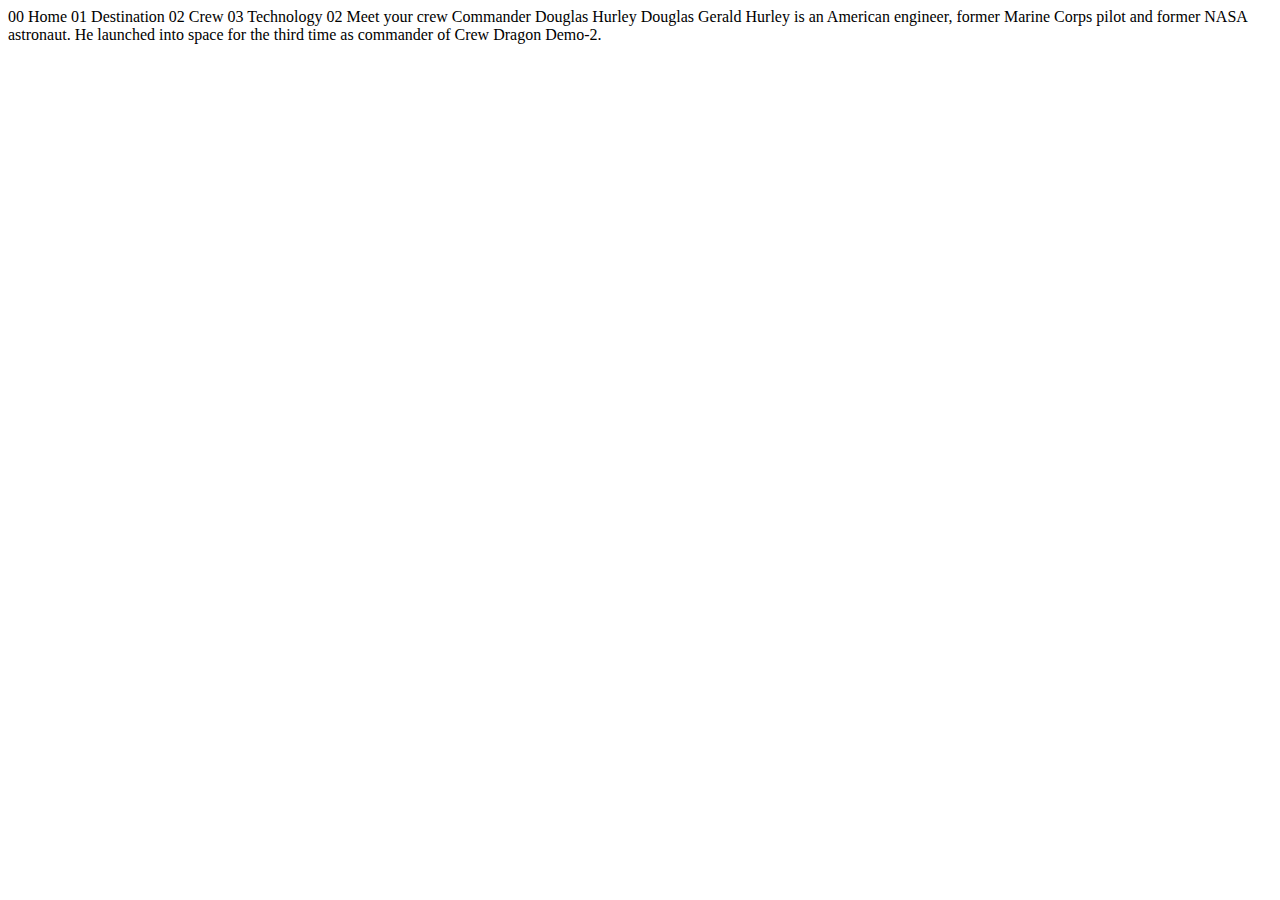
==== crew-commander.html @ 23b5063b "starter files" ====
<!DOCTYPE html>
<html lang="en">
<head>
  <meta charset="UTF-8">
  <meta name="viewport" content="width=device-width, initial-scale=1.0">

  <link rel="icon" type="image/png" sizes="32x32" href="./assets/favicon-32x32.png">
  
  <title>Frontend Mentor | Space tourism website</title>
</head>
<body>

  00 Home
  01 Destination
  02 Crew
  03 Technology

  02 Meet your crew

  Commander
  Douglas Hurley

  Douglas Gerald Hurley is an American engineer, former Marine Corps pilot 
  and former NASA astronaut. He launched into space for the third time as 
  commander of Crew Dragon Demo-2.
</body>
</html>
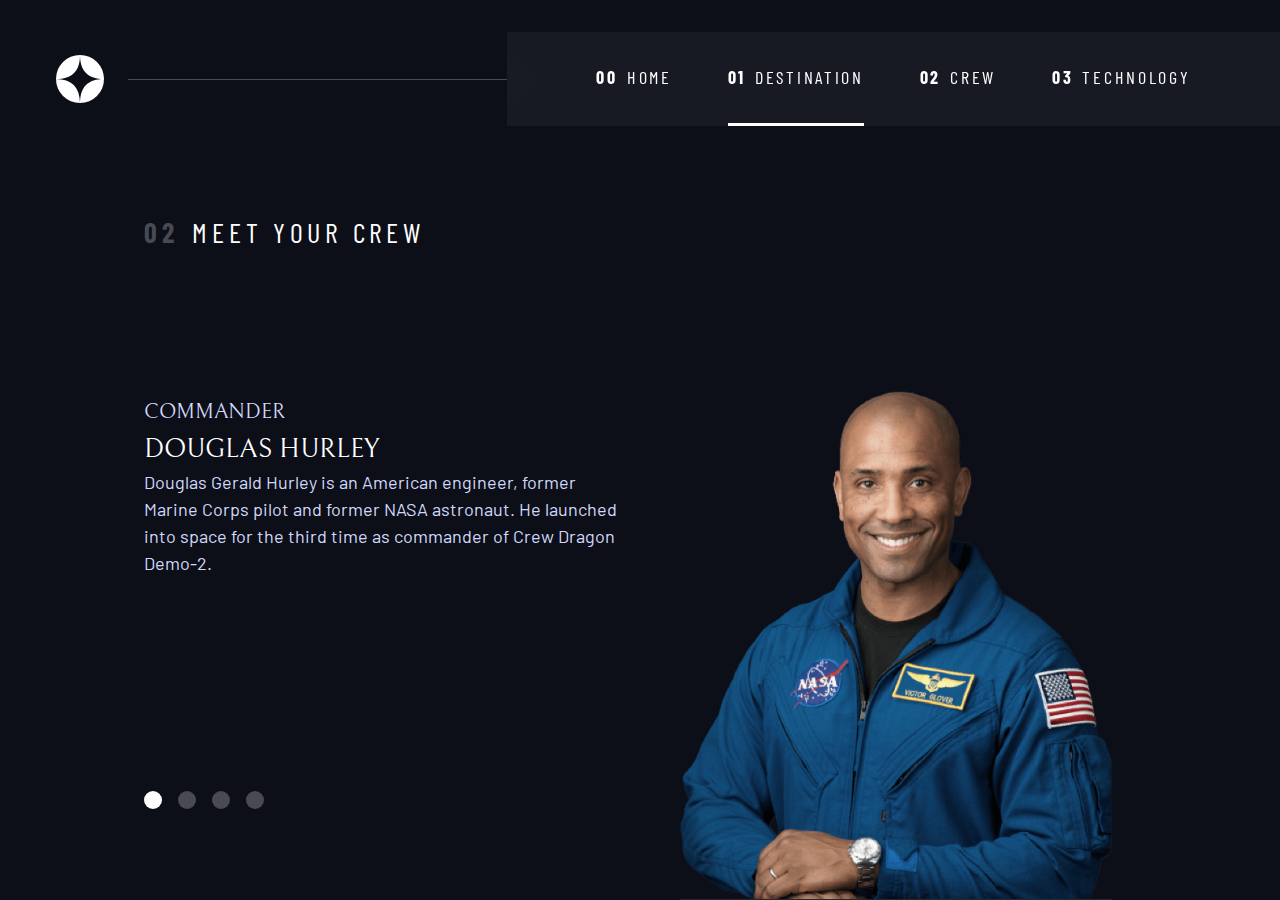
==== commit b44130bb: "crew destination and layout" ====
--- a/crew-commander.html
+++ b/crew-commander.html
@@ -1,27 +1,115 @@
 <!DOCTYPE html>
 <html lang="en">
-<head>
-  <meta charset="UTF-8">
-  <meta name="viewport" content="width=device-width, initial-scale=1.0">
+  <head>
+    <meta charset="UTF-8" />
+    <meta name="viewport" content="width=device-width, initial-scale=1.0" />
 
-  <link rel="icon" type="image/png" sizes="32x32" href="./assets/favicon-32x32.png">
-  
-  <title>Frontend Mentor | Space tourism website</title>
-</head>
-<body>
+    <link
+      rel="icon"
+      type="image/png"
+      sizes="32x32"
+      href="./assets/favicon-32x32.png"
+    />
+    <!-- Google fonts -->
+    <link rel="preconnect" href="https://fonts.googleapis.com" />
+    <link rel="preconnect" href="https://fonts.gstatic.com" crossorigin />
+    <link
+      href="https://fonts.googleapis.com/css2?family=Barlow+Condensed:wght@400;700&family=Bellefair&family=Barlow:wght@400;700&display=swap"
+      rel="stylesheet"
+    />
+    <!-- Custom CSS -->
+    <link rel="stylesheet" href="index.css" />
+    <!-- Custom CSS -->
+    <script src="index.js" defer></script>
 
-  00 Home
-  01 Destination
-  02 Crew
-  03 Technology
+    <title>Frontend Mentor | Space tourism website</title>
+  </head>
+  <body class="crew">
+    <a class="skip-to-content" href="#main">Skip to content</a>
+    <!-- navigation -->
+    <header class="primary-header flex">
+      <div>
+        <img
+          src="./assets/shared/logo.svg"
+          alt="space tourism logo"
+          class="logo"
+        />
+      </div>
+      <button class="mobile-nav-toggle" aria-controls="primary-navigation">
+        <span class="sr-only" aria-expanded="false">Menu</span>
+      </button>
+      <nav>
+        <ul
+          id="primary-navigation"
+          data-visible="false"
+          class="primary-navigation underline-indicators flex"
+        >
+          <li>
+            <a
+              class="uppercase ff-sans-cond text-white letter-spacing-2"
+              href="index.html"
+            >
+              <span aria-hidden="true">00</span>Home
+            </a>
+          </li>
+          <li class="active">
+            <a
+              class="uppercase ff-sans-cond text-white letter-spacing-2"
+              href="destination.html"
+            >
+              <span aria-hidden="true">01</span>Destination
+            </a>
+          </li>
+          <li>
+            <a
+              class="uppercase ff-sans-cond text-white letter-spacing-2"
+              href="crew.html"
+            >
+              <span aria-hidden="true">02</span>Crew
+            </a>
+          </li>
+          <li>
+            <a
+              class="uppercase ff-sans-cond text-white letter-spacing-2"
+              href="technology.html"
+            >
+              <span aria-hidden="true">03</span>Technology
+            </a>
+          </li>
+        </ul>
+      </nav>
+    </header>
 
-  02 Meet your crew
+    <main id="main" class="grid-container grid-container--crew flow">
+      <h1 class="numbered-title">
+        <span aria-hidden="true">02</span>Meet your crew
+      </h1>
+      <div class="dot-indicators flex">
+        <button aria-selected="true">
+          <span class="sr-only">The commander</span>
+        </button>
+        <button aria-selected="false">
+          <span class="sr-only">The mission specialist</span>
+        </button>
+        <button aria-selected="false">
+          <span class="sr-only">The pilot</span>
+        </button>
+        <button aria-selected="false">
+          <span class="sr-only">The flight engineer</span>
+        </button>
+      </div>
 
-  Commander
-  Douglas Hurley
+      <article class="crew-details">
+        <h3 class="ff-serif text-accent uppercase">Commander</h3>
+        <h2 class="ff-serif uppercase">Douglas Hurley</h2>
+        <p class="text-accent">
+          Douglas Gerald Hurley is an American engineer, former Marine Corps
+          pilot and former NASA astronaut. He launched into space for the third
+          time as commander of Crew Dragon Demo-2.
+        </p>
+      </article>
 
-  Douglas Gerald Hurley is an American engineer, former Marine Corps pilot 
-  and former NASA astronaut. He launched into space for the third time as 
-  commander of Crew Dragon Demo-2.
-</body>
-</html>+      <img src="./assets/crew/image-victor-glover.png" alt="victor glover" />
+    </main>
+  </body>
+</html>
--- a/index.css
+++ b/index.css
@@ -0,0 +1,703 @@
+/* ------------------- */
+/* Custom properties   */
+/* ------------------- */
+
+:root {
+  /* colors */
+  --clr-dark: 230 35% 7%;
+  --clr-light: 231 77% 90%;
+  --clr-white: 0 0% 100%;
+
+  /* font-sizes */
+  --fs-900: clamp(5rem, 8vw + 1rem, 9.375rem);
+  --fs-800: 3.5rem;
+  --fs-700: 1.5rem;
+  --fs-600: 1rem;
+  --fs-500: 1rem;
+  --fs-400: 0.9375rem;
+  --fs-300: 1rem;
+  --fs-200: 0.875rem;
+
+  /* font-families */
+  --ff-serif: "Bellefair", serif;
+  --ff-sans-cond: "Barlow Condensed", sans-serif;
+  --ff-sans-normal: "Barlow", sans-serif;
+}
+
+@media (min-width: 35em) {
+  :root {
+    --fs-800: 5rem;
+    --fs-700: 2.5rem;
+    --fs-600: 1.5rem;
+    --fs-500: 1.25rem;
+    --fs-400: 1rem;
+  }
+}
+
+@media (min-width: 45em) {
+  :root {
+    /* font-sizes */
+    --fs-800: 6.25rem;
+    --fs-700: 3.5rem;
+    --fs-600: 2rem;
+    --fs-500: 1.75rem;
+    --fs-400: 1.125rem;
+  }
+}
+
+/* ------------------- */
+/* Reset               */
+/* ------------------- */
+
+/* https://piccalil.li/blog/a-modern-css-reset/ */
+
+/* Box sizing */
+*,
+*::before,
+*::after {
+  box-sizing: border-box;
+}
+
+/* Reset margins */
+body,
+h1,
+h2,
+h3,
+h4,
+h5,
+p,
+figure,
+picture {
+  margin: 0;
+}
+
+h1,
+h2,
+h3,
+h4,
+h5,
+h6,
+p {
+  font-weight: 400;
+}
+
+/* set up the body */
+body {
+  font-family: var(--ff-sans-normal);
+  font-size: var(--fs-400);
+  color: hsl(var(--clr-white));
+  background-color: hsl(var(--clr-dark));
+  line-height: 1.5;
+  min-height: 100vh;
+
+  display: grid;
+  grid-template-rows: min-content 1fr;
+
+  overflow-x: hidden;
+}
+
+/* make images easier to work with */
+img,
+picture {
+  max-width: 100%;
+  display: block;
+}
+
+/* make form elements easier to work with */
+input,
+button,
+textarea,
+select {
+  font: inherit;
+}
+
+/* remove animations for people who've turned them off */
+@media (prefers-reduced-motion: reduce) {
+  *,
+  *::before,
+  *::after {
+    animation-duration: 0.01ms !important;
+    animation-iteration-count: 1 !important;
+    transition-duration: 0.01ms !important;
+    scroll-behavior: auto !important;
+  }
+}
+
+/* ------------------- */
+/* Utility classes     */
+/* ------------------- */
+
+/* general */
+
+.flex {
+  display: flex;
+  gap: var(--gap, 1rem);
+}
+
+.grid {
+  display: grid;
+  gap: var(--gap, 1rem);
+}
+
+.d-block {
+  display: block;
+}
+
+.flow > *:where(:not(:first-child)) {
+  margin-top: var(--flow-space, 1rem);
+}
+
+.container {
+  padding-inline: 2em;
+  margin-inline: auto;
+  max-width: 80rem;
+}
+
+.sr-only {
+  position: absolute;
+  width: 1px;
+  height: 1px;
+  padding: 0;
+  margin: -1px;
+  overflow: hidden;
+  clip: rect(0, 0, 0, 0);
+  white-space: nowrap; /* added line */
+  border: 0;
+}
+
+.skip-to-content {
+  position: absolute;
+  z-index: 9999;
+  background: hsl(var(--clr-white));
+  color: hsl(var(--clr-dark));
+  padding: 0.5em 1em;
+  margin-inline: auto;
+  transform: translateY(-100%);
+  transition: transform 250ms ease-in-out;
+}
+
+.skip-to-content:focus {
+  transform: translateY(0);
+}
+
+/* colors */
+
+.bg-dark {
+  background-color: hsl(var(--clr-dark));
+}
+.bg-accent {
+  background-color: hsl(var(--clr-light));
+}
+.bg-white {
+  background-color: hsl(var(--clr-white));
+}
+
+.text-dark {
+  color: hsl(var(--clr-dark));
+}
+.text-accent {
+  color: hsl(var(--clr-light));
+}
+.text-white {
+  color: hsl(var(--clr-white));
+}
+
+/* typography */
+
+.ff-serif {
+  font-family: var(--ff-serif);
+}
+.ff-sans-cond {
+  font-family: var(--ff-sans-cond);
+}
+.ff-sans-normal {
+  font-family: var(--ff-sans-normal);
+}
+
+.letter-spacing-1 {
+  letter-spacing: 4.75px;
+}
+.letter-spacing-2 {
+  letter-spacing: 2.7px;
+}
+.letter-spacing-3 {
+  letter-spacing: 2.35px;
+}
+
+.uppercase {
+  text-transform: uppercase;
+}
+
+.fs-900 {
+  font-size: var(--fs-900);
+}
+.fs-800 {
+  font-size: var(--fs-800);
+}
+.fs-700 {
+  font-size: var(--fs-700);
+}
+.fs-600 {
+  font-size: var(--fs-600);
+}
+.fs-500 {
+  font-size: var(--fs-500);
+}
+.fs-400 {
+  font-size: var(--fs-400);
+}
+.fs-300 {
+  font-size: var(--fs-300);
+}
+.fs-200 {
+  font-size: var(--fs-200);
+}
+
+.fs-900,
+.fs-800,
+.fs-700,
+.fs-600 {
+  line-height: 1.1;
+}
+
+.numbered-title {
+  font-family: var(--ff-sans-cond);
+  font-size: var(--fs-500);
+  text-transform: uppercase;
+  letter-spacing: 4.72px;
+}
+
+.numbered-title span {
+  margin-right: 0.5em;
+  font-weight: 700;
+  color: hsl(var(--clr-white) / 0.25);
+}
+
+/* ------------------- */
+/* Components          */
+/* ------------------- */
+
+.large-button {
+  font-size: 2rem;
+  position: relative;
+  z-index: 1;
+  display: inline-grid;
+  place-items: center;
+  padding: 0 2em;
+  border-radius: 50%;
+  aspect-ratio: 1;
+  text-decoration: none;
+}
+
+.large-button::after {
+  content: "";
+  position: absolute;
+  z-index: -1;
+  width: 100%;
+  height: 100%;
+  background: hsl(var(--clr-white) / 0.1);
+  border-radius: 50%;
+  opacity: 0;
+  transition: opacity 500ms linear, transform 750ms ease-in-out;
+}
+
+.large-button:hover::after,
+.large-button:focus::after {
+  opacity: 1;
+  transform: scale(1.5);
+}
+
+/* primary header */
+
+.logo {
+  margin: 1.5rem clamp(1.5rem, 5vw, 3.5rem);
+}
+
+.primary-header {
+  justify-content: space-between;
+  align-items: center;
+}
+
+.primary-navigation {
+  --gap: clamp(1.5rem, 5vw, 3.5rem);
+  --underline-gap: 2rem;
+  list-style: none;
+  padding: 0;
+  margin: 0;
+  background: hsl(var(--clr-white) / 0.05);
+  backdrop-filter: blur(1.5rem);
+}
+
+.primary-navigation a {
+  text-decoration: none;
+}
+
+.primary-navigation a > span {
+  font-weight: 700;
+  margin-right: 0.5em;
+}
+
+.mobile-nav-toggle {
+  display: none;
+}
+
+@media (max-width: 35rem) {
+  .primary-navigation {
+    --underline-gap: 0.5rem;
+    position: fixed;
+    z-index: 1000;
+    inset: 0 0 0 30%;
+    list-style: none;
+    padding: min(20rem, 15vh) 2rem;
+    margin: 0;
+    flex-direction: column;
+    transform: translateX(100%);
+    transition: transform 500ms ease-in-out;
+  }
+
+  .primary-navigation[data-visible="true"] {
+    transform: translateX(0);
+  }
+
+  .primary-navigation.underline-indicators > .active {
+    border: 0;
+  }
+
+  .mobile-nav-toggle {
+    display: block;
+    position: absolute;
+    z-index: 2000;
+    right: 1rem;
+    top: 2rem;
+    background: transparent;
+    background-image: url(./assets/shared/icon-hamburger.svg);
+    background-repeat: no-repeat;
+    background-position: center;
+    width: 1.5rem;
+    aspect-ratio: 1;
+    border: 0;
+  }
+
+  .mobile-nav-toggle[aria-expanded="true"] {
+    background-image: url(./assets/shared/icon-close.svg);
+  }
+
+  .mobile-nav-toggle:focus-visible {
+    outline: 5px solid white;
+    outline-offset: 5px;
+  }
+}
+
+@media (min-width: 35em) {
+  .primary-navigation {
+    padding-inline: clamp(3rem, 7vw, 7rem);
+  }
+}
+
+@media (min-width: 35em) and (max-width: 49.99em) {
+  .primary-navigation a > span {
+    display: none;
+  }
+}
+
+@media (min-width: 45em) {
+  .primary-header::after {
+    content: "";
+    display: block;
+    position: relative;
+    height: 1px;
+    width: 100%;
+    margin-right: -2.5rem;
+    background: hsl(var(--clr-white) / 0.25);
+    order: 1;
+  }
+
+  nav {
+    order: 2;
+  }
+
+  .primary-navigation {
+    margin-block: 2rem;
+  }
+}
+
+.underline-indicators > * {
+  cursor: pointer;
+  padding: var(--underline-gap, 1rem) 0;
+  border: 0;
+  border-bottom: 0.2rem solid hsl(var(--clr-white) / 0);
+}
+
+.underline-indicators > *:hover,
+.underline-indicators > *:focus {
+  border-color: hsl(var(--clr-white) / 0.5);
+}
+
+.underline-indicators > .active,
+.underline-indicators > [aria-selected="true"] {
+  color: hsl(var(--clr-white) / 1);
+  border-color: hsl(var(--clr-white) / 1);
+}
+
+.tab-list {
+  --gap: 2rem;
+}
+
+.dot-indicators > * {
+  cursor: pointer;
+  border: 0;
+  border-radius: 50%;
+  padding: 0.5em;
+  background-color: hsl(var(--clr-white) / 0.25);
+}
+
+.dot-indicators > *:hover,
+.dot-indicators > *:focus {
+  background-color: hsl(var(--clr-white) / 0.5);
+}
+
+.dot-indicators > [aria-selected="true"] {
+  background-color: hsl(var(--clr-white) / 1);
+}
+
+.number-indicators > * {
+  display: grid;
+  place-items: center;
+  cursor: pointer;
+  border: 0.1rem solid hsl(var(--clr-white) / 0.25);
+  border-radius: 50%;
+  color: hsl(var(--clr-white));
+  aspect-ratio: 1;
+  padding: 0 1em;
+  background-color: hsl(var(--clr-dark));
+}
+
+.number-indicators > *:hover,
+.number-indicators > *:focus {
+  border-color: hsl(var(--clr-white) / 1);
+}
+
+.number-indicators > [aria-selected="true"] {
+  color: hsl(var(--clr-dark));
+  background-color: hsl(var(--clr-white));
+  border-color: hsl(var(--clr-white) / 1);
+}
+
+.homepage-title span {
+  display: block;
+}
+
+/* ----------------------------- */
+/* Page specific background      */
+/* ----------------------------- */
+body {
+  background-size: cover;
+  background-position: bottom center;
+}
+/* home */
+.home {
+  background-image: url(./assets/home/background-home-mobile.jpg);
+}
+
+@media (min-width: 35rem) {
+  .home {
+    background-position: center center;
+    background-image: url(./assets/home/background-home-tablet.jpg);
+  }
+}
+
+@media (min-width: 45rem) {
+  .home {
+    background-image: url(./assets/home/background-home-desktop.jpg);
+  }
+}
+
+/* destination */
+.home {
+  background-image: url(./assets/destination/background-destination-mobile.jpg);
+}
+
+@media (min-width: 35rem) {
+  .home {
+    background-position: center center;
+    background-image: url(./assets/destination/background-destination-tablet.jpg);
+  }
+}
+
+@media (min-width: 45rem) {
+  .home {
+    background-image: url(./assets/destination/background-destination-desktop.jpg);
+  }
+}
+
+/* ----------------------------- */
+/* Layout                        */
+/* ----------------------------- */
+.grid-container {
+  text-align: center;
+  display: grid;
+  place-items: center;
+  padding-inline: 1rem;
+  padding-bottom: 4rem;
+}
+
+.grid-container p:not([class]) {
+  max-width: 50ch;
+}
+
+.numbered-title {
+  grid-area: title;
+}
+
+/* destination layout */
+.grid-container--destination {
+  --flow-space: 2rem;
+  grid-template-areas:
+    "title"
+    "image"
+    "tabs"
+    "content";
+}
+
+.grid-container--destination > img {
+  grid-area: image;
+  max-width: 60%;
+}
+
+.grid-container--destination > .tab-list {
+  grid-area: tabs;
+}
+.grid-container--destination > .destination-info {
+  grid-area: content;
+}
+
+.destination-meta {
+  flex-direction: column;
+  border-top: 1px solid hsl(var(--clr-white) / 0.1);
+  padding-top: 2.5rem;
+  margin-top: 2.5rem;
+}
+
+.destination-meta p {
+  font-size: 1.75rem;
+}
+
+/* crew layout */
+.grid-container--crew {
+  --flow-space: 2rem;
+  grid-template-areas:
+    "title"
+    "image"
+    "tabs"
+    "content";
+}
+
+.grid-container--crew > .numbered-title {
+  align-items: center;
+  grid-area: title;
+}
+
+.grid-container--crew > img {
+  grid-area: image;
+  max-width: 60%;
+  border-bottom: 1px solid hsl(var(--clr-white) / 0.1);
+}
+
+.grid-container--crew > .dot-indicators {
+  grid-area: tabs;
+}
+
+.grid-container--crew > .crew-details {
+  grid-area: content;
+}
+
+.crew-meta {
+  flex-direction: column;
+  border-top: 1px solid hsl(var(--clr-white) / 0.1);
+  padding-top: 2.5rem;
+  margin-top: 2.5rem;
+}
+
+.crew-meta p {
+  font-size: 1.75rem;
+}
+
+@media (min-width: 35em) {
+  .numbered-title {
+    justify-self: start;
+    margin-top: 2rem;
+  }
+
+  .destination-meta {
+    flex-direction: row;
+    justify-content: space-evenly;
+  }
+
+  .grid-container--crew {
+    --flow-space: 2rem;
+    padding-bottom: 0;
+    grid-template-areas:
+      "title"
+      "content"
+      "tabs"
+      "image";
+  }
+}
+
+@media (min-width: 45em) {
+  .grid-container {
+    text-align: left;
+    column-gap: var(--container-gap, 2rem);
+    grid-template-columns:
+      minmax(1rem, 1fr)
+      repeat(2, minmax(0, 30rem))
+      minmax(1rem, 1fr);
+  }
+
+  .grid-container--home {
+    padding-bottom: max(6rem, 20vh);
+    align-items: end;
+  }
+
+  .grid-container--home > *:first-child {
+    grid-column: 2;
+  }
+
+  .grid-container--home > *:last-child {
+    grid-column: 3;
+  }
+
+  .grid-container--destination {
+    justify-items: start;
+    align-content: start;
+    grid-template-areas:
+      ". title title ."
+      ". image tabs ."
+      ". image content .";
+  }
+
+  .grid-container--destination > img,
+  .grid-container--crew > img {
+    max-width: 90%;
+  }
+
+  .destination-meta {
+    --gap: min(6vw, 6rem);
+    justify-content: start;
+  }
+
+  .grid-container--crew {
+    --flow-space: 2rem;
+    grid-template-areas:
+      ". title title ."
+      ". content image ."
+      ". tabs image .";
+  }
+
+  .grid-container--crew > .dot-indicators {
+    justify-self: start;
+  }
+  .grid-container--crew > img {
+    align-self: end;
+  }
+}
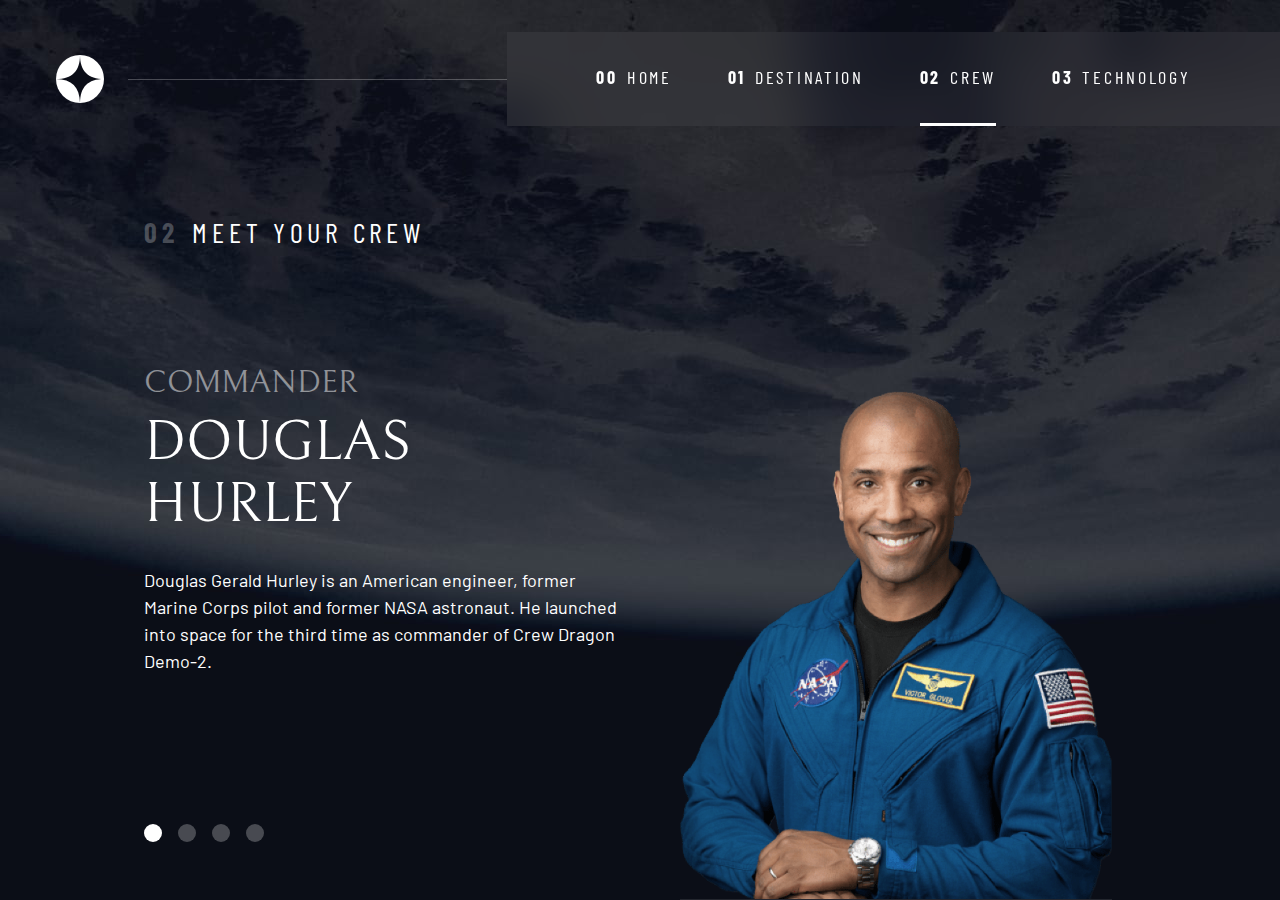
==== commit aa6565a0: "small touches" ====
--- a/crew-commander.html
+++ b/crew-commander.html
@@ -52,7 +52,7 @@
               <span aria-hidden="true">00</span>Home
             </a>
           </li>
-          <li class="active">
+          <li>
             <a
               class="uppercase ff-sans-cond text-white letter-spacing-2"
               href="destination.html"
@@ -60,7 +60,7 @@
               <span aria-hidden="true">01</span>Destination
             </a>
           </li>
-          <li>
+          <li class="active">
             <a
               class="uppercase ff-sans-cond text-white letter-spacing-2"
               href="crew.html"
@@ -99,10 +99,12 @@
         </button>
       </div>
 
-      <article class="crew-details">
-        <h3 class="ff-serif text-accent uppercase">Commander</h3>
-        <h2 class="ff-serif uppercase">Douglas Hurley</h2>
-        <p class="text-accent">
+      <article class="crew-details flow">
+        <header class="flow flow--space--small">
+          <h2 class="fs-600 ff-serif uppercase">Commander</h2>
+          <p class="fs-700 ff-serif uppercase">Douglas Hurley</p>
+        </header>
+        <p>
           Douglas Gerald Hurley is an American engineer, former Marine Corps
           pilot and former NASA astronaut. He launched into space for the third
           time as commander of Crew Dragon Demo-2.
--- a/index.css
+++ b/index.css
@@ -145,6 +145,10 @@
 
 .flow > *:where(:not(:first-child)) {
   margin-top: var(--flow-space, 1rem);
+}
+
+.flow--space--small {
+  --flow-space: 0.75rem;
 }
 
 .container {
@@ -423,9 +427,10 @@
 
 .underline-indicators > * {
   cursor: pointer;
-  padding: var(--underline-gap, 1rem) 0;
+  padding: var(--underline-gap, 0.5rem) 0;
   border: 0;
   border-bottom: 0.2rem solid hsl(var(--clr-white) / 0);
+  background-color: transparent;
 }
 
 .underline-indicators > *:hover,
@@ -513,20 +518,56 @@
 }
 
 /* destination */
-.home {
+.destination {
   background-image: url(./assets/destination/background-destination-mobile.jpg);
 }
 
 @media (min-width: 35rem) {
-  .home {
+  .destination {
     background-position: center center;
     background-image: url(./assets/destination/background-destination-tablet.jpg);
   }
 }
 
 @media (min-width: 45rem) {
-  .home {
+  .destination {
     background-image: url(./assets/destination/background-destination-desktop.jpg);
+  }
+}
+
+/* crew */
+.crew {
+  background-image: url(./assets/crew/background-crew-mobile.jpg);
+}
+
+@media (min-width: 35rem) {
+  .crew {
+    background-position: center center;
+    background-image: url(./assets/crew/background-crew-tablet.jpg);
+  }
+}
+
+@media (min-width: 45rem) {
+  .crew {
+    background-image: url(./assets/crew/background-crew-desktop.jpg);
+  }
+}
+
+/* technology */
+.technology {
+  background-image: url(./assets/technology/background-technology-mobile.jpg);
+}
+
+@media (min-width: 35rem) {
+  .technology {
+    background-position: center center;
+    background-image: url(./assets/technology/background-technology-tablet.jpg);
+  }
+}
+
+@media (min-width: 45rem) {
+  .technology {
+    background-image: url(./assets/technology/background-technology-desktop.jpg);
   }
 }
 
@@ -622,6 +663,10 @@
   font-size: 1.75rem;
 }
 
+.crew-details h2 {
+  color: hsl(var(--clr-white) / 0.5);
+}
+
 @media (min-width: 35em) {
   .numbered-title {
     justify-self: start;
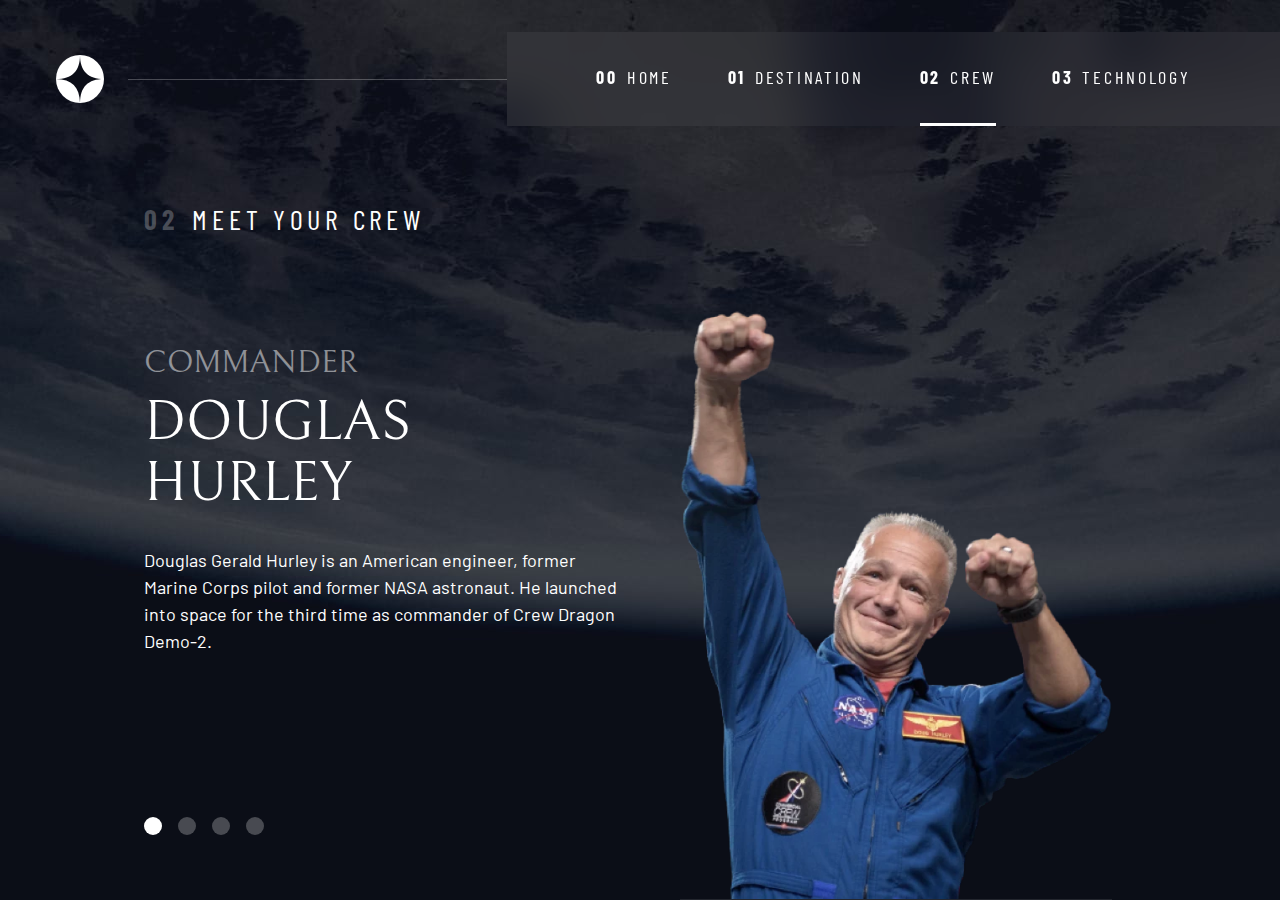
==== commit a9057dd5: "picture element" ====
--- a/crew-commander.html
+++ b/crew-commander.html
@@ -110,8 +110,13 @@
           time as commander of Crew Dragon Demo-2.
         </p>
       </article>
-
-      <img src="./assets/crew/image-victor-glover.png" alt="victor glover" />
+      <picture>
+        <source
+          srcset="./assets/crew/image-douglas-hurley.webp"
+          type="image/webp"
+        />
+        <img src="./assets/crew/image-douglas-hurley.png" alt="victor glover" />
+      </picture>
     </main>
   </body>
 </html>
--- a/index.css
+++ b/index.css
@@ -600,7 +600,7 @@
     "content";
 }
 
-.grid-container--destination > img {
+.grid-container--destination > picture {
   grid-area: image;
   max-width: 60%;
 }
@@ -638,7 +638,7 @@
   grid-area: title;
 }
 
-.grid-container--crew > img {
+.grid-container--crew > picture {
   grid-area: image;
   max-width: 60%;
   border-bottom: 1px solid hsl(var(--clr-white) / 0.1);
@@ -721,8 +721,8 @@
       ". image content .";
   }
 
-  .grid-container--destination > img,
-  .grid-container--crew > img {
+  .grid-container--destination > picture,
+  .grid-container--crew > picture {
     max-width: 90%;
   }
 
@@ -742,7 +742,7 @@
   .grid-container--crew > .dot-indicators {
     justify-self: start;
   }
-  .grid-container--crew > img {
+  .grid-container--crew > picture {
     align-self: end;
   }
 }
